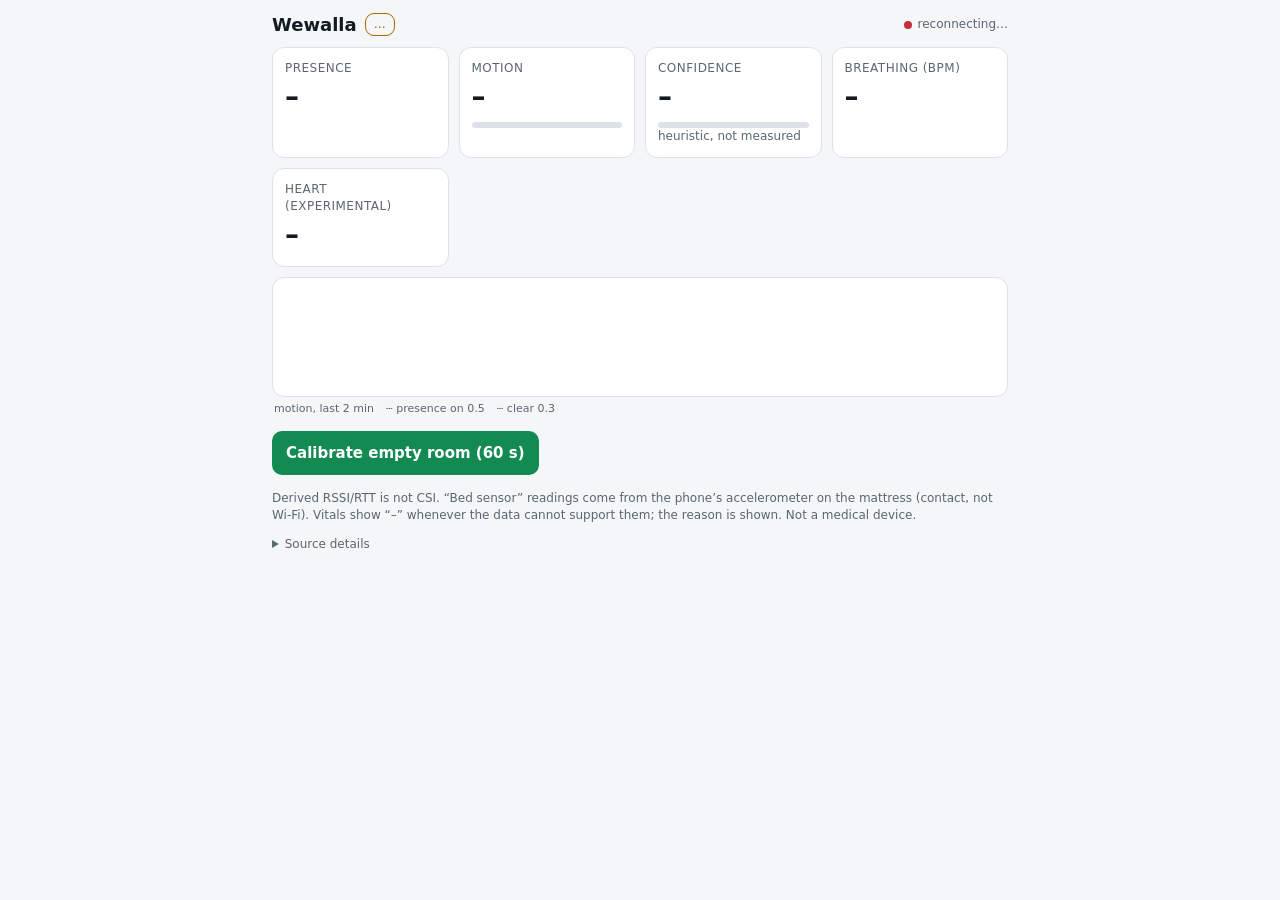
==== termux/wewalla/dashboard.html @ 0d5f2088 "Termux: bed BCG heart/breathing, connector and sensor fixes - termux/: pure-Python sensing runtime +" ====
<!doctype html><html lang="en"><head><meta charset="utf-8">
<meta name="viewport" content="width=device-width,initial-scale=1,viewport-fit=cover">
<meta name="color-scheme" content="dark light">
<title>Wewalla</title>
<style>
:root{--bg:#0f1216;--fg:#e8ecf1;--mut:#8b96a5;--card:#1a2028;--line:#2a323d;--ok:#39d98a;--warn:#f5b73b;--bad:#ff5d6c;--acc:#39d98a;--btn-fg:#06120b}
@media(prefers-color-scheme:light){:root{--bg:#f4f6f8;--fg:#141a22;--mut:#5b6673;--card:#fff;--line:#dde2e8;--ok:#138a52;--warn:#a86a00;--bad:#c62f3d;--acc:#138a52;--btn-fg:#fff}}
*{box-sizing:border-box}
body{margin:0;padding:max(12px,env(safe-area-inset-top)) 12px max(12px,env(safe-area-inset-bottom));background:var(--bg);color:var(--fg);font:15px/1.4 system-ui,sans-serif;max-width:760px;margin-inline:auto}
header{display:flex;flex-wrap:wrap;align-items:center;gap:8px;margin-bottom:4px}
h1{font-size:18px;margin:0}
.badge{display:inline-block;padding:2px 8px;border-radius:9px;font-size:12px;border:1px solid currentColor;color:var(--warn)}
.badge.real{color:var(--ok)}
.conn{margin-left:auto;font-size:12px;color:var(--mut);display:flex;align-items:center;gap:6px}
.dot{width:8px;height:8px;border-radius:50%;background:var(--mut)}.dot.live{background:var(--ok)}.dot.down{background:var(--bad)}
.grid{display:grid;grid-template-columns:repeat(auto-fit,minmax(150px,1fr));gap:10px;margin:10px 0}
.card{background:var(--card);border:1px solid var(--line);border-radius:12px;padding:12px;min-width:0}
.k{color:var(--mut);font-size:12px;text-transform:uppercase;letter-spacing:.04em}
.v{font-size:28px;font-weight:650;font-variant-numeric:tabular-nums}
.v.on{color:var(--ok)}.v.off{color:var(--mut)}
.small{font-size:12px;color:var(--mut)}
.meter{height:6px;border-radius:3px;background:var(--line);overflow:hidden;margin-top:6px}
.meter>i{display:block;height:100%;width:0;background:var(--acc);transition:width .4s}
.meter.low>i{background:var(--bad)}.meter.medium>i{background:var(--warn)}
.chart{position:relative}
canvas{display:block;width:100%;height:120px;background:var(--card);border:1px solid var(--line);border-radius:12px}
.legend{display:flex;gap:12px;font-size:11px;color:var(--mut);margin:4px 2px 0}
button{background:var(--acc);color:var(--btn-fg);border:0;border-radius:10px;padding:10px 14px;min-height:44px;font:inherit;font-weight:600;cursor:pointer}
button:disabled{opacity:.5;cursor:default}
details{margin-top:8px}summary{cursor:pointer;color:var(--mut);font-size:12px}
code{font-size:11px;word-break:break-all;color:var(--mut)}
</style></head><body>
<header><h1>Wewalla</h1><span class="badge" id="kind">…</span>
<span class="conn"><span class="dot" id="dot"></span><span id="connt">connecting</span></span></header>
<div class="grid">
<div class="card"><div class="k">Presence</div><div class="v" id="pres">–</div><div class="small" id="state"></div></div>
<div class="card"><div class="k">Motion</div><div class="v" id="mot">–</div><div class="meter"><i id="motm"></i></div></div>
<div class="card"><div class="k">Confidence</div><div class="v" id="conf">–</div><div class="meter" id="confm"><i></i></div><div class="small" id="confw" title="Heuristic score of how well the inputs suit the detector. Not a measured accuracy.">heuristic, not measured</div></div>
<div class="card"><div class="k" id="brk">Breathing (BPM)</div><div class="v" id="br">–</div><div class="small" id="brw"></div></div>
<div class="card"><div class="k" id="hrk">Heart (experimental)</div><div class="v" id="hr">–</div><div class="small" id="hrw"></div></div>
</div>
<div class="chart"><canvas id="c" aria-label="Motion over the last two minutes"></canvas>
<div class="legend"><span>motion, last 2 min</span><span>┄ presence on 0.5</span><span>┄ clear 0.3</span></div></div>
<p class="small" id="q"></p>
<p><button id="cal">Calibrate empty room (60 s)</button> <span class="small" id="calm"></span></p>
<p class="small">Derived RSSI/RTT is not CSI. “Bed sensor” readings come from the phone’s accelerometer on the mattress (contact, not Wi-Fi). Vitals show “–” whenever the data cannot support them; the reason is shown. Not a medical device.</p>
<details><summary>Source details</summary><code id="src"></code></details>
<script>
const TOKEN="__TOKEN__",$=id=>document.getElementById(id),hist=[],N=120,ON=0.5,OFF=0.3;
const REASON={insufficient_update_rate:"source updates too slowly",unsupported_by_source:"needs real CSI",
subject_moving:"too much movement",phone_moving:"phone is moving",warming_up:"collecting data…",
confirming:"confirming…",no_clear_peak:"no clear rhythm",no_signal_variance:"signal is flat",
no_clear_rhythm:"no clear rhythm",settling_after_movement:"settling after movement…",out_of_range:"outside 40–150",
no_data:"no sensor data"};
const STATE={ok:"",warming_up:"warming up",no_data:"no data yet",phone_moving:"phone moving: paused",starting:"starting"};
const css=n=>getComputedStyle(document.documentElement).getPropertyValue(n).trim();
function draw(){const c=$("c"),r=devicePixelRatio||1,w=c.clientWidth,h=c.clientHeight;
if(c.width!==w*r||c.height!==h*r){c.width=w*r;c.height=h*r}
const g=c.getContext("2d");g.setTransform(r,0,0,r,0,0);g.clearRect(0,0,w,h);
const y=m=>h-6-m*(h-12);g.setLineDash([4,4]);g.lineWidth=1;
[[ON,css("--warn")],[OFF,css("--mut")]].forEach(([t,col])=>{g.strokeStyle=col;g.beginPath();g.moveTo(0,y(t));g.lineTo(w,y(t));g.stroke()});
g.setLineDash([]);g.strokeStyle=css("--acc");g.lineWidth=2;g.lineJoin="round";g.beginPath();let pen=false;
hist.forEach((m,i)=>{const x=(i+N-hist.length)/(N-1)*w;if(m==null){pen=false;return}pen?g.lineTo(x,y(m)):g.moveTo(x,y(m));pen=true});g.stroke()}
addEventListener("resize",draw);
function vit(o,v,w){$(v).textContent=o.bpm==null?"–":o.bpm;
$(w).textContent=o.bpm==null?(REASON[o.reason]||o.reason||""):(o.periodicity!=null?"rhythm "+o.periodicity:"snr "+o.snr)}
function upd(s){const q=s.quality||{},kind=q.signal_kind||"…";
$("kind").textContent=kind;$("kind").className="badge"+(kind==="real-csi"?" real":"");
const p=$("pres");p.textContent=s.presence==null?"–":(s.presence?"Present":"Clear");p.className="v"+(s.presence==null?"":s.presence?" on":" off");
$("state").textContent=[STATE[s.state]??s.state,s.calibrating?"calibrating":"",s.baseline&&s.baseline!=="warming_up"?s.baseline+" baseline":""].filter(Boolean).join(" · ");
$("mot").textContent=s.motion==null?"–":s.motion.toFixed(2);$("motm").style.width=((s.motion||0)*100)+"%";
hist.push(s.motion);if(hist.length>N)hist.shift();draw();
const cf=s.confidence||{};$("conf").textContent=cf.level&&cf.level!=="none"?cf.level:"–";
$("confm").className="meter "+(cf.level||"");$("confm").firstChild.style.width=((cf.score||0)*100)+"%";
const f=cf.factors||{};$("confw").textContent=Object.keys(f).length?Object.entries(f).map(([k,v])=>k+" "+v.toFixed(2)).join(" · "):"heuristic, not measured";
const bed=s.bed;
// the bed accelerometer is the only heart source on phones without CSI; label where each number comes from
if(bed){vit(bed.heart,"hr","hrw");$("hrk").textContent="Heart · bed sensor (experimental)"}
else{if(s.heart_rate)vit(s.heart_rate,"hr","hrw");$("hrk").textContent="Heart (experimental)"}
const bb=bed&&bed.breathing&&bed.breathing.bpm!=null&&!(s.breathing&&s.breathing.bpm!=null);
if(bb){vit(bed.breathing,"br","brw");$("brk").textContent="Breathing · bed sensor"}
else{if(s.breathing)vit(s.breathing,"br","brw");$("brk").textContent="Breathing (BPM)"}
$("q").textContent=s.quality?`${q.series} series · ${q.update_hz_median} Hz median (max ${q.update_hz_max}) · phone ${q.phone_moving?"MOVING":"still"}`:"starting…";
$("cal").disabled=!!s.calibrating;if(!s.calibrating&&s.calibration)$("calm").textContent=s.calibration.startsWith("saved")?"Calibration saved.":"Calibration failed: no data.";
$("src").textContent=JSON.stringify(s.source||{})}
function live(ok){$("dot").className="dot "+(ok?"live":"down");$("connt").textContent=ok?"live":"reconnecting…"}
const es=new EventSource("/events?token="+TOKEN);es.onopen=()=>live(true);es.onerror=()=>live(false);
es.onmessage=e=>{live(true);upd(JSON.parse(e.data))};
$("cal").onclick=async()=>{$("cal").disabled=true;
try{const r=await fetch("/api/v1/calibrate",{method:"POST",headers:{"X-Wewalla-Token":TOKEN,"Content-Type":"application/json"},body:'{"seconds":60}'});
$("calm").textContent=r.ok?"Leave the room for 60 s…":"Failed ("+r.status+")";if(!r.ok)$("cal").disabled=false}
catch(e){$("calm").textContent="Failed: not connected";$("cal").disabled=false}}
</script></body></html>
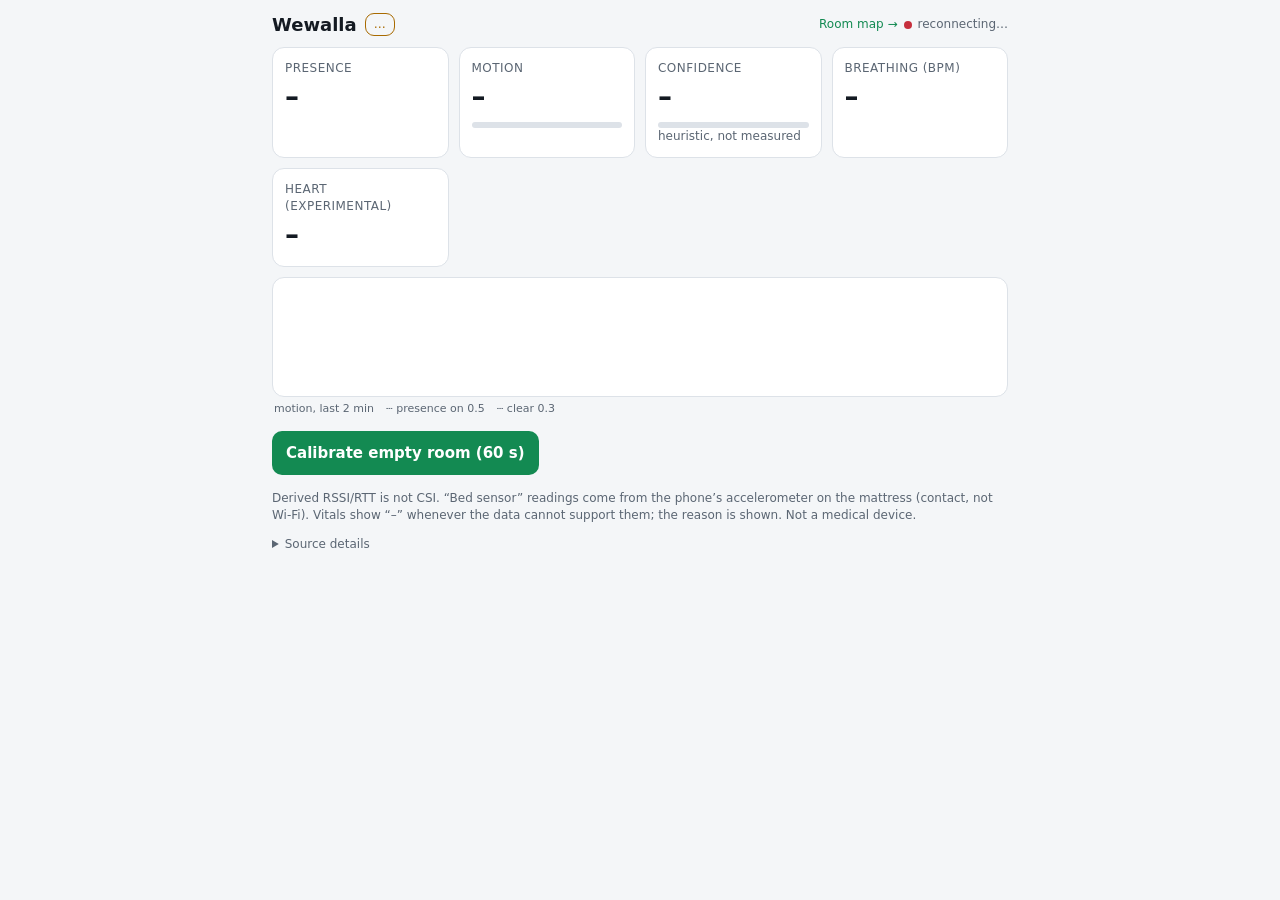
==== commit fe7cb2ad: "Termux: AR room map + Wi-Fi radio map + GPS anchor - mapping.py: MapStore — AR 6-DoF track, tagged o" ====
--- a/termux/wewalla/dashboard.html
+++ b/termux/wewalla/dashboard.html
@@ -31,7 +31,8 @@
 code{font-size:11px;word-break:break-all;color:var(--mut)}
 </style></head><body>
 <header><h1>Wewalla</h1><span class="badge" id="kind">…</span>
-<span class="conn"><span class="dot" id="dot"></span><span id="connt">connecting</span></span></header>
+<span class="conn"><a href="/map" style="color:var(--acc);text-decoration:none">Room map →</a>
+<span class="dot" id="dot"></span><span id="connt">connecting</span></span></header>
 <div class="grid">
 <div class="card"><div class="k">Presence</div><div class="v" id="pres">–</div><div class="small" id="state"></div></div>
 <div class="card"><div class="k">Motion</div><div class="v" id="mot">–</div><div class="meter"><i id="motm"></i></div></div>
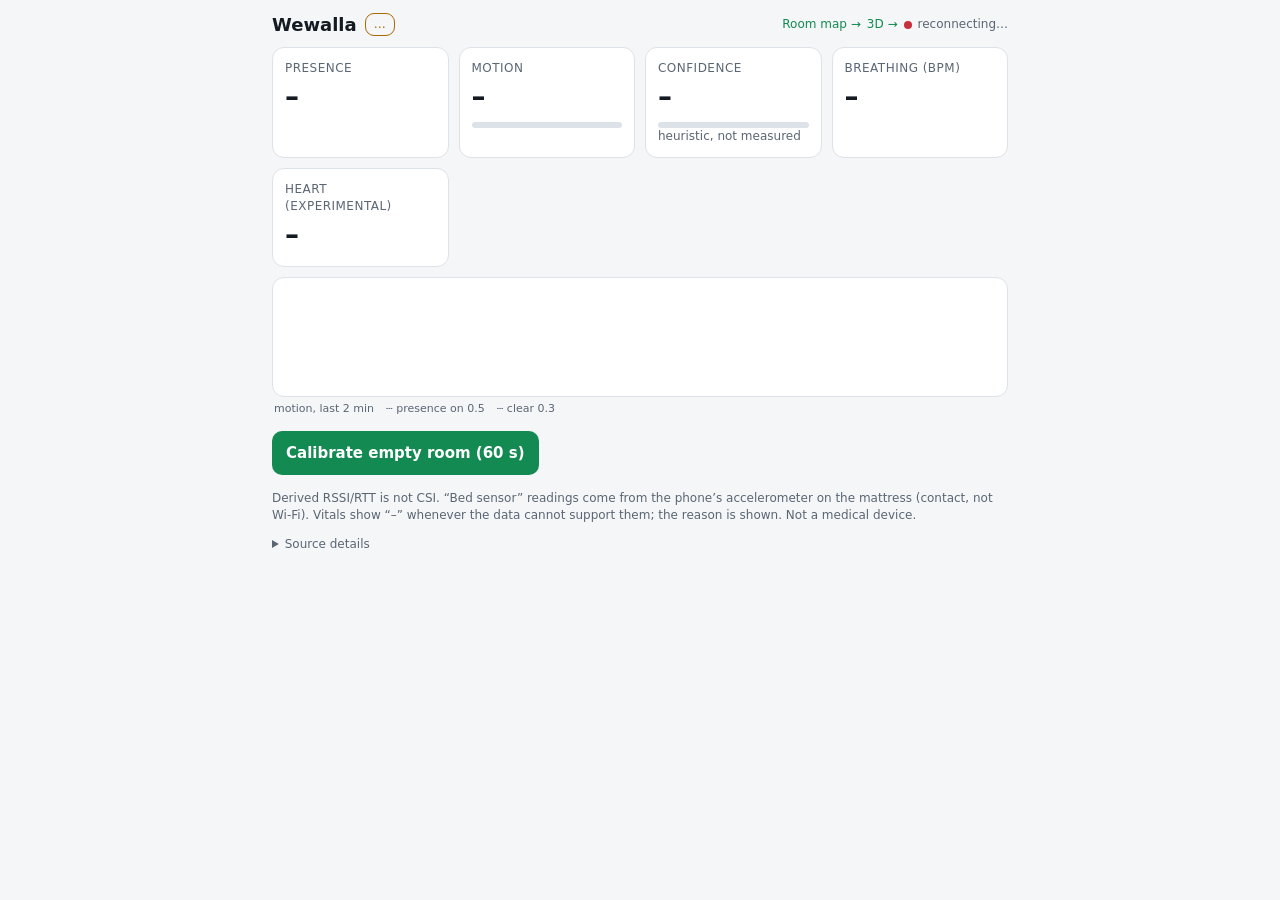
==== commit 4ad7fc7f: "Termux: holographic 3D model view (/3d), Rust-verified sensing scope - model3d.html: live Three.js 3" ====
--- a/termux/wewalla/dashboard.html
+++ b/termux/wewalla/dashboard.html
@@ -32,6 +32,7 @@
 </style></head><body>
 <header><h1>Wewalla</h1><span class="badge" id="kind">…</span>
 <span class="conn"><a href="/map" style="color:var(--acc);text-decoration:none">Room map →</a>
+<a href="/3d" style="color:var(--acc);text-decoration:none">3D →</a>
 <span class="dot" id="dot"></span><span id="connt">connecting</span></span></header>
 <div class="grid">
 <div class="card"><div class="k">Presence</div><div class="v" id="pres">–</div><div class="small" id="state"></div></div>
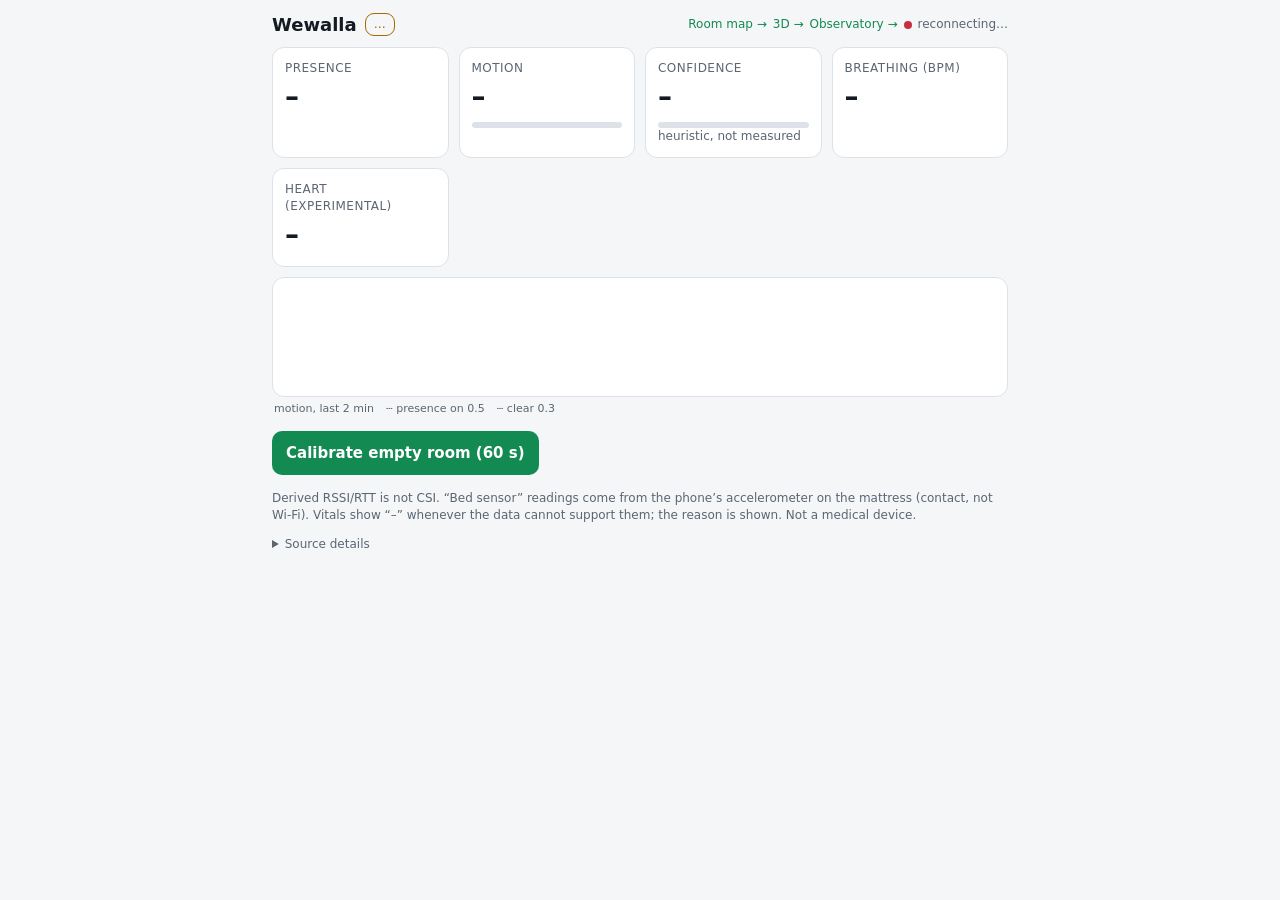
==== commit 7438bcd4: "Termux: fix 3D pages (CSP blocked Three.js CDN) + serve existing observatory - server: 3D/map/observ" ====
--- a/termux/wewalla/dashboard.html
+++ b/termux/wewalla/dashboard.html
@@ -33,6 +33,7 @@
 <header><h1>Wewalla</h1><span class="badge" id="kind">…</span>
 <span class="conn"><a href="/map" style="color:var(--acc);text-decoration:none">Room map →</a>
 <a href="/3d" style="color:var(--acc);text-decoration:none">3D →</a>
+<a href="/observatory" style="color:var(--acc);text-decoration:none">Observatory →</a>
 <span class="dot" id="dot"></span><span id="connt">connecting</span></span></header>
 <div class="grid">
 <div class="card"><div class="k">Presence</div><div class="v" id="pres">–</div><div class="small" id="state"></div></div>
